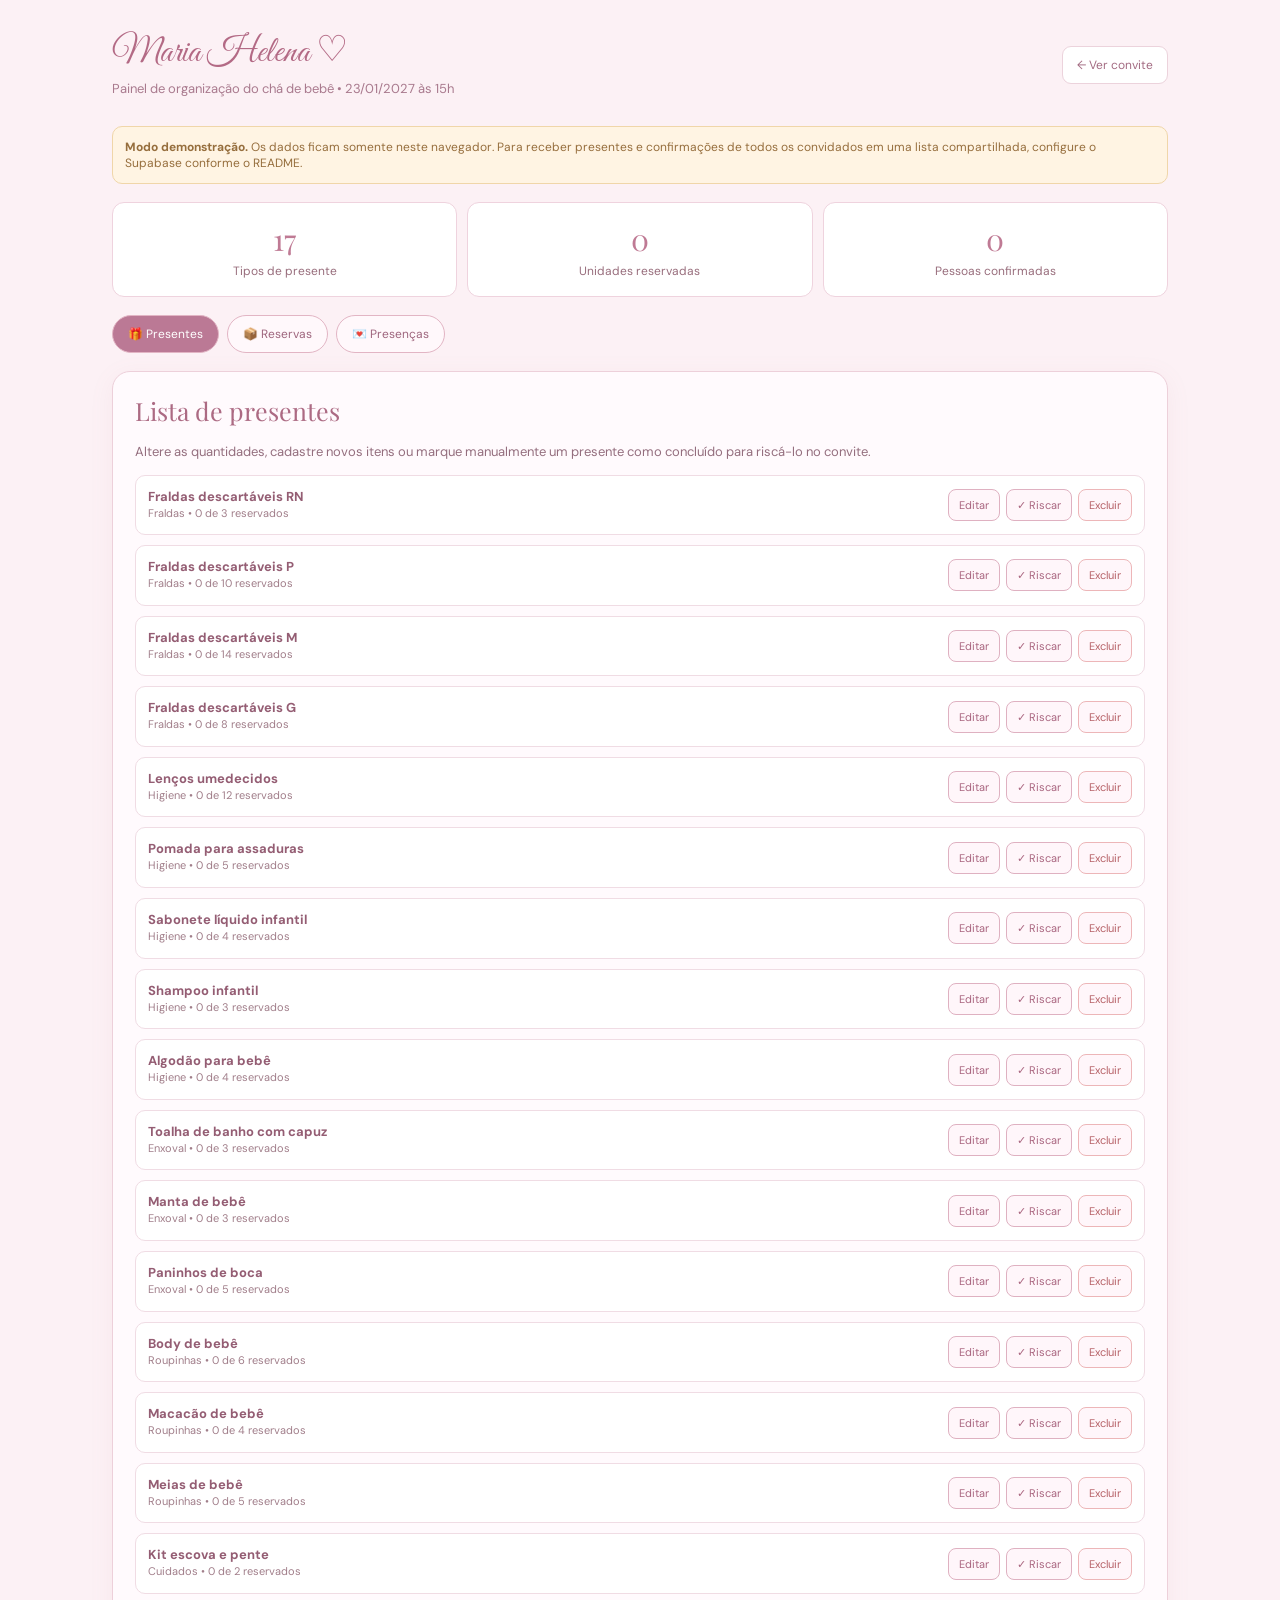
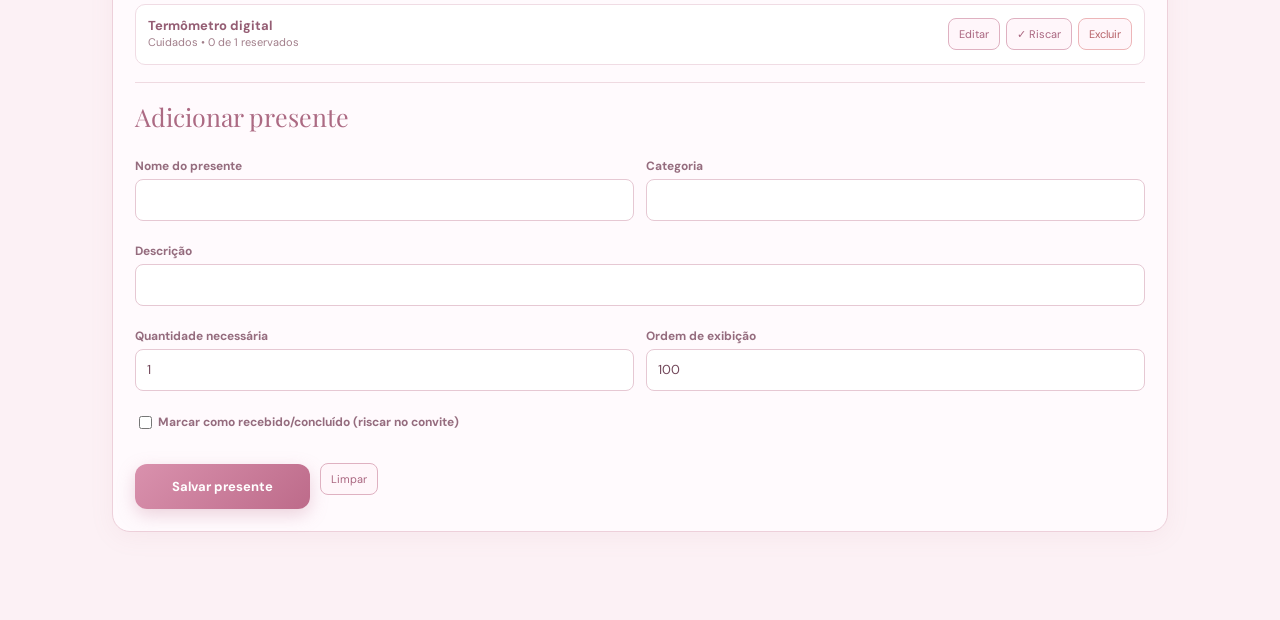
==== admin.html @ cea0b78d "Add files via upload" ====
<!doctype html>
<html lang="pt-BR">
<head>
<meta charset="utf-8"><meta name="viewport" content="width=device-width, initial-scale=1"><meta name="theme-color" content="#fceff3"><meta name="robots" content="noindex, nofollow">
<title>Organizadora • Chá da Maria Helena</title>
<link rel="preconnect" href="https://fonts.googleapis.com"><link rel="preconnect" href="https://fonts.gstatic.com" crossorigin>
<link href="https://fonts.googleapis.com/css2?family=DM+Sans:wght@400;500;600;700&family=Great+Vibes&family=Playfair+Display:wght@400;500;600;700&display=swap" rel="stylesheet">
<link rel="stylesheet" href="styles.css"><script src="config.js" defer></script><script src="data.js" defer></script><script src="admin.js" defer></script>
</head>
<body class="admin-body">
<div class="admin-wrapper">
<header class="admin-head"><div><div class="admin-brand">Maria Helena ♡</div><p class="admin-sub">Painel de organização do chá de bebê • 23/01/2027 às 15h</p></div><a class="admin-link" href="index.html">← Ver convite</a></header>
<div id="adminDemo" class="warning-box" hidden><strong>Modo demonstração.</strong> Os dados ficam somente neste navegador. Para receber presentes e confirmações de todos os convidados em uma lista compartilhada, configure o Supabase conforme o README.</div>
<section class="admin-card admin-login" id="loginArea" hidden>
<h2>Acesso da organizadora</h2><p>Entre com o e-mail e a senha da conta autorizada no Supabase.</p>
<form id="loginForm"><label for="adminEmail">E-mail</label><input id="adminEmail" type="email" autocomplete="username" required placeholder="seu@email.com"><label for="adminPassword">Senha</label><input id="adminPassword" type="password" autocomplete="current-password" required><button class="primary-button" type="submit" id="loginBtn">Entrar no painel</button></form>
<p id="loginError" role="alert"></p>
</section>
<div id="dashboard" hidden>
<div class="admin-grid" id="adminKpis"></div>
<nav class="admin-tabs" aria-label="Seções do painel"><button type="button" class="admin-tab active" data-tab="presentes">🎁 Presentes</button><button type="button" class="admin-tab" data-tab="reservas">📦 Reservas</button><button type="button" class="admin-tab" data-tab="presencas">💌 Presenças</button><button type="button" class="logout-btn" id="logoutBtn" hidden>Sair</button></nav>
<section class="admin-card" id="presentesPanel"><h2>Lista de presentes</h2><p>Altere as quantidades, cadastre novos itens ou marque manualmente um presente como concluído para riscá-lo no convite.</p><div id="giftAdminList" class="admin-list"></div><div class="admin-separator"></div><h2 id="giftEditorTitle">Adicionar presente</h2><form id="giftEditor" class="admin-form"><input type="hidden" id="editId"><div><label for="editName">Nome do presente</label><input id="editName" required maxlength="100"></div><div><label for="editCategory">Categoria</label><input id="editCategory" list="categories" required maxlength="60"><datalist id="categories"><option>Fraldas</option><option>Higiene</option><option>Enxoval</option><option>Roupinhas</option><option>Cuidados</option></datalist></div><div class="full"><label for="editDescription">Descrição</label><input id="editDescription" maxlength="180"></div><div><label for="editQuantity">Quantidade necessária</label><input id="editQuantity" type="number" min="1" max="1000" required value="1"></div><div><label for="editOrder">Ordem de exibição</label><input id="editOrder" type="number" min="1" value="100"></div><div class="full"><label><input id="editCompleted" type="checkbox" style="min-height:auto;width:auto;vertical-align:middle"> Marcar como recebido/concluído (riscar no convite)</label></div><div class="full" style="display:flex;gap:10px;align-items:center;flex-wrap:wrap"><button type="submit" class="primary-button" id="saveGiftBtn" style="width:auto;min-width:175px">Salvar presente</button><button type="button" class="admin-small-btn" id="clearEditor">Limpar</button></div></form></section>
<section class="admin-card" id="reservasPanel" hidden><h2>Presentes reservados</h2><p>Veja quem selecionou cada item. Remover uma reserva devolve a quantidade à lista disponível.</p><div class="admin-list" id="reservationsAdminList"></div></section>
<section class="admin-card" id="presencasPanel" hidden><h2>Lista de presença</h2><p>Esta lista é privada: somente a organizadora autorizada pode ver os nomes enviados pelo site.</p><div class="admin-list" id="rsvpAdminList"></div></section>
</div>
<div id="adminNotice" class="toast" role="status" aria-live="polite"></div>
</div>
</body>
</html>
---- styles.css ----
:root{--pink:#c97591;--pink-deep:#a65e78;--rose:#eaa6bb;--soft:#fff3f5;--cream:#fffaf9;--ink:#764c60;--muted:#a47e8b;--border:#f1cad7;--shadow:0 18px 56px rgba(152,83,109,.16)}
*{box-sizing:border-box}html{scroll-behavior:smooth}body{margin:0;font-family:'DM Sans',Arial,sans-serif;color:var(--ink);background:#f9eff1;min-height:100vh}button,input,select,textarea{font:inherit}button{cursor:pointer}button:disabled{cursor:not-allowed}button:focus-visible,a:focus-visible,input:focus-visible,select:focus-visible,textarea:focus-visible{outline:3px solid #d7829e;outline-offset:3px}a{color:inherit}.svg-symbols{position:absolute;width:0;height:0;overflow:hidden}.visually-hidden{position:absolute;overflow:hidden;clip:rect(0,0,0,0);height:1px;width:1px;white-space:nowrap}.site-bg{position:fixed;inset:0;pointer-events:none;background:radial-gradient(ellipse at 0% 0%,#ffe9f2,transparent 52%),radial-gradient(ellipse at 95% 70%,#ffe0eb,transparent 51%),#f9f4f2}.site-bg:after{content:'♡  ✧  ♡';position:absolute;right:8%;top:22%;font:52px Georgia;color:#ecb2c4;opacity:.3;writing-mode:vertical-rl;letter-spacing:9rem}.bg-glow{position:absolute;width:35vw;height:35vw;border-radius:50%;filter:blur(80px);background:#fbd3e0;opacity:.4}.glow-left{left:-25vw;bottom:-10vh}.glow-right{right:-23vw;top:-10vh}.page-frame{width:min(100%,540px);margin:auto;position:relative;isolation:isolate}.topbar{height:70px;display:flex;align-items:center;justify-content:center;gap:10px;color:#b56f87;font-size:12px;font-weight:600;letter-spacing:.14em;text-transform:uppercase;position:relative}.topbar-mark{font:27px Georgia;color:#da9ab3;line-height:1}.share-button{position:absolute;right:18px;top:16px;height:38px;width:38px;border:1px solid #efcad7;background:#fffbfbee;border-radius:50%;color:#af6d83;display:grid;place-items:center;box-shadow:0 5px 12px #bf8c9e20}.share-button svg{width:17px;height:17px;fill:none;stroke:currentColor;stroke-width:1.7;stroke-linecap:round;stroke-linejoin:round}.invitation{position:relative;min-height:750px;border-radius:180px 180px 22px 22px / 138px 138px 22px 22px;overflow:hidden;isolation:isolate;background:repeating-linear-gradient(0deg,transparent 0 37px,rgba(224,143,169,.067) 37px 62px),repeating-linear-gradient(90deg,transparent 0 37px,rgba(224,143,169,.065) 37px 62px),linear-gradient(#fff5f6,#ffeef1);box-shadow:0 12px 45px #c98f9e40;border:7px solid #fffdfd}
.invitation:before{content:'';position:absolute;inset:0;background:radial-gradient(ellipse at 48% 40%,rgba(255,255,255,.96) 2%,rgba(255,247,248,.63) 61%,transparent 80%);z-index:0;pointer-events:none}.invitation:after{content:'';position:absolute;inset:0;border:1px solid rgba(219,149,169,.17);border-radius:170px 170px 18px 18px / 130px 130px 18px 18px;pointer-events:none;z-index:9}.outer-arch{position:absolute;inset:114px 36px 29px;border:3px solid rgba(221,131,160,.63);border-radius:160px 160px 32px 32px / 112px 112px 30px 30px;z-index:0;pointer-events:none;box-shadow:0 0 0 6px rgba(255,246,250,.72)}.inner-arch{position:absolute;inset:6px;border:1px solid rgba(223,150,173,.62);border-radius:inherit}.decor{position:absolute;pointer-events:none;z-index:2}.bear-top{width:210px;left:-49px;top:-38px;transform:rotate(-14deg);filter:drop-shadow(0px 7px 6px #b97a8d20)}.bear-bottom{width:198px;right:-32px;bottom:-26px;transform:rotate(10deg);filter:drop-shadow(0px 9px 10px #b97a8d29)}.balloons{width:165px;top:-16px;right:-29px;transform:rotate(12deg);opacity:.95}.small-heart{font-size:25px;color:#e8a2b8;filter:drop-shadow(0 1px 1px #debdc5)}.heart-one{top:107px;left:24%;font-size:19px;transform:rotate(18deg)}.heart-two{top:132px;right:24%;font-size:19px;transform:rotate(-20deg)}.heart-three{top:275px;right:10%;font-size:12px;opacity:.7}.stars{color:#dca2b3;font-size:25px}.star-one{left:16%;top:277px}.star-two{right:10%;top:370px}.fluffy-heart{left:4%;bottom:30px;color:#eca3b9;font-size:100px;line-height:1;text-shadow:2px 4px 10px #edb1c5aa;transform:rotate(-18deg)}.screen{position:relative;z-index:3;min-height:750px;animation:fade-in .35s ease}.screen[hidden]{display:none!important}@keyframes fade-in{from{opacity:0;transform:translateY(9px)}to{opacity:1;transform:translateY(0)}}.screen-cover{display:flex;align-items:center;justify-content:center;text-align:center}.cover-content{position:relative;width:100%;padding:152px 20px 86px}.microcopy{font-size:12px;letter-spacing:.07em;color:#ac8995;margin:0 0 5px;font-weight:500}.script-label{font:normal 51px/.95 'Great Vibes','Brush Script MT',cursive;color:#c47d95;margin:20px 0 4px;font-weight:400}.hero-name{font:normal clamp(48px,11vw,68px)/1.15 'Great Vibes','Brush Script MT',cursive;letter-spacing:.012em;color:#c4718c;margin:13px 0 5px;text-shadow:0 2px 0 #fffdff}.little-divider{display:flex;align-items:center;gap:10px;width:175px;margin:16px auto 18px;font-size:12px;color:#d3849d}.little-divider span{height:1px;flex:1;background:#edc5d0}.cover-message{font-family:'Playfair Display',Georgia,serif;color:#966a78;font-size:18px;line-height:1.6;margin:20px 0 16px}.cover-message em{font-style:italic}.envelope-button{display:block;width:min(82%,355px);aspect-ratio:1.48/1;margin:17px auto 4px;border:0;background:transparent;position:relative;filter:drop-shadow(0px 14px 13px #bd8799aa);transition:transform .25s}.envelope-button:hover{transform:translateY(-5px)}.envelope-body{display:block;width:100%;height:100%;position:relative;perspective:500px}.envelope-inside{position:absolute;inset:0;background:linear-gradient(155deg,#f5b9c9,#dfa0b5);border-radius:8px}.envelope-flap{position:absolute;inset:0;background:linear-gradient(150deg,#ffe0e9,#f9cbd9 55%,#e8a3b8);clip-path:polygon(0 0,100% 0,50% 58%);filter:drop-shadow(0 5px 2px #a9677d40);transform-origin:top center;z-index:3;transition:transform .7s ease}.envelope-front{position:absolute;inset:0;background:linear-gradient(37deg,#f6c4d3 0%,#ffe3e9 46%,transparent 46.1%),linear-gradient(-37deg,#e9acc0 0%,#ffd5e1 46%,transparent 46.1%),linear-gradient(0deg,#edb0c4,#ffd5e1);clip-path:polygon(0 0,50% 53%,100% 0,100% 100%,0 100%);border-radius:8px;z-index:4}.wax-seal{position:absolute;width:62px;height:62px;top:calc(53% - 31px);left:calc(50% - 31px);border-radius:50%;z-index:5;display:grid;place-items:center;color:#ad677f;font-size:30px;background:radial-gradient(circle at 38% 26%,#ffdfeb,#eaa7bd 70%,#cc7d9b);border:5px double #d58ba7;box-shadow:0 3px 8px #a16c7b80;transition:transform .4s}.envelope-button:hover .wax-seal{transform:scale(1.08)}.envelope-button.opening .envelope-flap{transform:rotateX(165deg);z-index:1}.envelope-button.opening .wax-seal{transform:scale(.1);opacity:0}.click-instruction{font:32px 'Great Vibes',cursive;margin:10px 0 20px;color:#c27c93}.click-instruction span{font-family:Arial;font-size:20px}.hint-pill{font-size:10px;text-transform:uppercase;letter-spacing:.1em;color:#ba8c9b}
.screen-invite{text-align:center}.invite-content{padding:173px 28px 85px}.back-link{display:inline-flex;align-items:center;gap:4px;padding:7px 4px;border:0;background:transparent;color:#b47b8f;font-size:12px;font-weight:600;text-align:left}.back-link svg{width:16px;height:16px;stroke:currentColor;fill:none;stroke-width:1.8;stroke-linecap:round;stroke-linejoin:round}.screen-invite .back-link{position:absolute;top:119px;left:49px}.invite-script{font-size:47px;margin-top:9px;margin-bottom:0}.invite-name{font-size:clamp(48px,11vw,64px);margin-top:8px}.invite-note{color:#9c7784;font-size:14px;line-height:1.8;max-width:352px;margin:22px auto 24px;font-weight:500}.date-card{display:flex;align-items:center;justify-content:center;gap:0;max-width:368px;margin:0 auto;padding:11px 0;color:#bb7a90}.date-side{display:flex;flex-direction:column;align-items:center;justify-content:center;gap:7px;min-width:104px;width:31%}.date-side span{font-size:10px;letter-spacing:.04em;text-transform:uppercase}.date-side strong{font:22px 'Playfair Display',Georgia,serif;font-weight:500;white-space:nowrap;border-top:1px solid #dca5b6;border-bottom:1px solid #dca5b6;padding:4px 0}.date-center{display:flex;flex-direction:column;align-items:center;min-width:75px;color:#be738d}.date-center span{font-size:12px;text-transform:uppercase}.date-center strong{font:48px/.98 'Playfair Display',Georgia,serif}.location-line{font-size:11px;color:#a98091;display:flex;align-items:center;justify-content:center;gap:5px;margin:16px 0 28px}.location-line svg{width:15px;height:15px;fill:none;stroke:currentColor;stroke-width:1.7}.interaction-title{font-size:10px;letter-spacing:.06em;text-transform:uppercase;color:#bb8c9a;margin:10px 0 15px;font-weight:700}.action-buttons{display:flex;justify-content:center;gap:17px}.action-item{display:flex;flex-direction:column;align-items:center;gap:8px;color:#ad8491;font-size:10px;line-height:1.3;text-transform:uppercase;text-decoration:none;border:0;background:transparent;padding:0;letter-spacing:.015em}.action-bubble{width:70px;height:70px;border-radius:50%;background:linear-gradient(135deg,#eeb1c6,#c87c98);border:5px double #f4c8d8;box-shadow:0 4px 0 #ffffff,0 6px 14px #b178913d,inset 0 0 0 2px #f3d0db;display:grid;place-items:center;color:white;transition:transform .2s,box-shadow .2s}.action-item:hover .action-bubble,.action-item:focus-visible .action-bubble{transform:translateY(-4px);box-shadow:0 7px 16px #b1789152}.action-bubble svg{width:33px;height:33px;fill:none;stroke:currentColor;stroke-width:1.8;stroke-linecap:round;stroke-linejoin:round}.event-address{display:flex;flex-direction:column;gap:4px;margin:26px auto 0;max-width:320px;color:#b18293;font-size:11px}.event-address strong{font-size:13px;font-weight:600}.bottom-links{margin-top:18px}.bottom-links button{background:transparent;border:0;color:#be8297;font-size:11px;text-decoration:underline;text-underline-offset:3px}
.screen-panel .panel-content{padding:150px 39px 70px;position:relative}.panel-content .back-link{margin-bottom:17px}.panel-content>.microcopy{text-align:center}.panel-script{font-size:43px;text-align:center;margin:10px 0 1px}.section-title{font:normal 32px/1.2 'Playfair Display',Georgia,serif;color:#b96b87;margin:6px auto 12px;text-align:center}.panel-description{font-size:12.5px;line-height:1.6;color:#a27f8b;text-align:center;max-width:335px;margin:0 auto 21px}.stats-row{display:flex;justify-content:center;gap:8px;margin-bottom:16px}.mini-stat{background:#fff7f9;border:1px solid #f1d9e2;border-radius:10px;padding:9px 14px;flex:1;text-align:center;display:flex;flex-direction:column;gap:2px}.mini-stat strong{color:#c27794;font:23px 'Playfair Display',Georgia,serif}.mini-stat span{color:#ac8592;font-size:10px;white-space:nowrap}.gift-filters{display:flex;gap:7px;overflow-x:auto;padding-bottom:9px;margin:0 -10px 10px;scrollbar-width:none}.gift-filters::-webkit-scrollbar{display:none}.gift-filter{white-space:nowrap;font-size:11px;padding:8px 12px;border:1px solid #f1cfdb;background:#fff9fb;color:#a8798c;border-radius:30px}.gift-filter.selected{background:#cf829f;color:white;border-color:#cf829f}.gift-list{display:grid;gap:10px}.gift-card{display:flex;gap:12px;align-items:flex-start;border:1px solid #f0d8e1;background:#fffafc;box-shadow:0 3px 8px #cc9ba712;border-radius:13px;padding:13px 12px;text-align:left}.gift-icon{display:grid;place-items:center;flex:0 0 42px;height:42px;background:#fce6ed;border-radius:50%;font-size:23px}.gift-info{min-width:0;flex:1}.gift-title{font-size:13px;font-weight:700;color:#995f76;margin:0 0 3px}.gift-title.crossed{text-decoration:line-through;text-decoration-thickness:1.5px;color:#b7a0a8}.gift-description{margin:0 0 8px;color:#ad8795;font-size:11px;line-height:1.45}.gift-meta{display:flex;align-items:center;justify-content:space-between;gap:8px;color:#ae8794;font-size:10px}.gift-meta strong{color:#b76f8a}.progress-track{height:5px;border-radius:10px;background:#f9e5eb;margin:8px 0 10px;overflow:hidden}.progress-fill{height:100%;border-radius:10px;background:#d992ab;transition:width .3s}.gift-action{border:1px solid #da9eb1;border-radius:22px;padding:7px 13px;background:#fff4f8;color:#ad6983;font-weight:700;font-size:11px;white-space:nowrap}.gift-action:hover:not(:disabled){background:#e6a1bb;color:white}.gift-action:disabled{background:#f7e6ec;color:#b9a5ac;border-color:#ebd6dc}.gift-status{font-size:10px;color:#b26e86;font-weight:700}.loading-state{text-align:center;padding:25px 10px;font-size:12px;color:#b78696}.tiny-info{text-align:center;margin:18px 0 0;font-size:10px;line-height:1.6;color:#ba9aa5}.rsvp-total{text-align:center;margin:0 auto 23px;background:#fff8fa;border:1px solid #f1d7e0;border-radius:12px;padding:12px 8px;font-size:12px;color:#aa7b8b}.rsvp-total strong{color:#bb728e}.pretty-form{display:flex;flex-direction:column;gap:9px;background:#fffafc;border:1px solid #f1dae3;border-radius:17px;padding:23px 20px;box-shadow:0 5px 20px #c78c9b14}.pretty-form label,.gift-dialog label{color:#9f6f81;font-size:12px;font-weight:700;margin-top:5px}.pretty-form label small{font-size:10px;color:#bc98a5;font-weight:400}.pretty-form input,.pretty-form select,.pretty-form textarea,.gift-dialog input,.gift-dialog select{width:100%;background:white;border:1px solid #ebced8;color:#75495d;border-radius:9px;padding:12px 13px;min-height:45px;font-size:13px;outline-color:#d58baa}.pretty-form textarea{resize:vertical}.pretty-form input::placeholder,.pretty-form textarea::placeholder,.gift-dialog input::placeholder{color:#bea3ae}.primary-button{border:0;border-radius:12px;background:linear-gradient(135deg,#d991ad,#bd6b8a);color:white;font-size:13px;font-weight:700;padding:14px 12px;box-shadow:0 6px 17px #c987a059;display:flex;justify-content:center;align-items:center;gap:8px;width:100%;margin-top:9px}.primary-button svg{width:17px;height:17px;fill:none;stroke:currentColor;stroke-width:1.8}.primary-button:hover{filter:brightness(1.05)}.primary-button:disabled{opacity:.6}.form-caption{text-align:center;color:#b398a3;font-size:10px;line-height:1.4;margin:4px 0 0}
.site-footer{display:flex;align-items:center;justify-content:space-between;gap:8px;padding:22px 15px 30px;color:#b58c9a;font-size:10px}.site-footer a{color:#bb91a0;font-size:10px;text-decoration:none}.site-footer a:hover{text-decoration:underline}.pink{color:#cd7f9b}.gift-dialog{padding:0;border:1px solid #eecdd9;max-width:400px;width:calc(100% - 28px);border-radius:20px;background:#fffbfc;color:var(--ink);box-shadow:0 25px 90px #6730445e}.gift-dialog::backdrop{background:#502d3f85;backdrop-filter:blur(4px)}.gift-dialog form{padding:30px;display:flex;flex-direction:column;gap:9px}.dialog-close{position:absolute;top:10px;right:12px;font-size:27px;border:0;background:transparent;color:#b78a9b;line-height:1}.dialog-icon{text-align:center;font-size:34px}.gift-dialog .microcopy{text-align:center;margin:0}.gift-dialog h2{text-align:center;font:26px 'Playfair Display',Georgia,serif;color:#be7591;margin:0}.dialog-gift-name{font-size:13px;text-align:center;background:#fae9ee;border-radius:10px;padding:11px;margin:4px 0 8px;font-weight:700}.dialog-note{font-size:11px;line-height:1.6;color:#af8d9b;margin:5px 0}.toast{position:fixed;bottom:26px;left:50%;transform:translate(-50%,16px);z-index:50;background:#794c61;color:white;padding:12px 18px;max-width:calc(100vw - 25px);font-size:13px;text-align:center;border-radius:50px;box-shadow:0 10px 40px #60334755;opacity:0;pointer-events:none;transition:opacity .25s,transform .25s}.toast.visible{opacity:1;transform:translate(-50%,0)}
/* Admin styles */
.admin-body{background:#fcf1f5}.admin-wrapper{max-width:1100px;margin:0 auto;padding:28px 22px 70px}.admin-head{display:flex;justify-content:space-between;align-items:center;gap:20px;flex-wrap:wrap;margin-bottom:24px}.admin-brand{font:36px 'Great Vibes',cursive;color:#b36a85}.admin-sub{font-size:13px;color:#a97a8e;margin:5px 0}.admin-link{font-size:12px;color:#a36b82;text-decoration:none;background:white;border:1px solid #ecd3dc;padding:10px 14px;border-radius:9px}.admin-card{background:#fffafd;border:1px solid #edd0da;border-radius:18px;padding:22px;box-shadow:0 5px 25px #b97e9014;margin-bottom:18px}.admin-card h2{font:25px 'Playfair Display',Georgia,serif;color:#ac6a83;margin:0 0 15px}.admin-card p{font-size:13px;color:#946e7e;line-height:1.5}.warning-box{font-size:12px;background:#fff4e3;border:1px solid #f0d6a9;padding:12px;border-radius:10px;color:#966e3d;margin-bottom:18px}.admin-login{max-width:450px}.admin-login label,.admin-form label{display:block;color:#956c7e;font-size:12px;font-weight:700;margin:10px 0 5px}.admin-login input,.admin-form input,.admin-form select,.admin-form textarea{border:1px solid #e6c8d3;border-radius:8px;background:white;padding:11px;min-height:42px;width:100%;font-size:13px;color:#72485a}.admin-grid{display:grid;grid-template-columns:repeat(3,1fr);gap:10px;margin-bottom:18px}.admin-kpi{background:white;border:1px solid #efd3de;border-radius:12px;padding:16px;text-align:center}.admin-kpi strong{display:block;font:30px 'Playfair Display',Georgia,serif;color:#bf7a94}.admin-kpi span{font-size:12px;color:#986d7c}.admin-tabs{display:flex;gap:8px;flex-wrap:wrap;margin:18px 0}.admin-tab{border:1px solid #e2b5c4;background:#fff8fb;color:#9e657d;border-radius:30px;padding:10px 15px;font-size:12px}.admin-tab.active{background:#bb7995;color:white}.admin-list{display:grid;gap:10px}.admin-item{display:flex;justify-content:space-between;gap:12px;align-items:center;padding:12px;border:1px solid #f0dce4;border-radius:10px;background:white}.admin-item-name{font-size:13px;font-weight:700;color:#945d73}.admin-item-sub{font-size:11px;line-height:1.6;color:#a17e8a}.admin-buttons{display:flex;gap:6px;flex-wrap:wrap;justify-content:flex-end}.admin-small-btn{border:1px solid #dfb1c1;background:#fff6fa;color:#a9657f;border-radius:8px;padding:8px 10px;font-size:11px;white-space:nowrap}.admin-small-btn.danger{border-color:#edb6b8;color:#b66167}.admin-form{display:grid;grid-template-columns:1fr 1fr;gap:12px}.admin-form .full{grid-column:1/-1}.admin-form .primary-button{max-width:260px;margin:15px 0 0}.admin-separator{height:1px;background:#efdae1;margin:17px 0}.small-note{font-size:11px;color:#ad8493}.admin-empty{font-size:12px;padding:20px;text-align:center;color:#a57b8b}.logout-btn{padding:10px 14px;font-size:12px;background:white;border:1px solid #e6bccd;color:#b06c86;border-radius:8px}
@media(max-width:560px){.topbar{height:48px;font-size:10px}.share-button{right:10px;top:5px;height:34px;width:34px}.page-frame{width:100%}.invitation{border:5px solid #fffcfd;border-radius:125px 125px 10px 10px / 94px 94px 10px 10px;min-height:720px}.invitation:after{border-radius:125px 125px 10px 10px / 94px 94px 10px 10px}.screen{min-height:720px}.outer-arch{inset:120px 25px 25px;border-radius:125px 125px 20px 20px/92px 92px 20px 20px}.bear-top{width:164px;left:-49px;top:-34px}.bear-bottom{width:147px;right:-22px;bottom:-14px}.balloons{width:120px;right:-27px;top:-12px}.cover-content{padding:151px 16px 72px}.cover-message{font-size:16px}.script-label{font-size:45px}.hero-name{font-size:clamp(49px,13vw,65px)}.envelope-button{width:78%;max-width:310px}.click-instruction{margin-top:12px}.invite-content{padding:159px 15px 85px}.screen-invite .back-link{top:121px;left:32px}.invite-script{font-size:40px}.invite-name{font-size:clamp(46px,12vw,60px)}.invite-note{font-size:12px;margin:16px auto 16px;line-height:1.6;max-width:320px}.date-side{min-width:88px}.date-side span{font-size:9px}.date-side strong{font-size:17px}.date-center{min-width:68px}.date-center strong{font-size:41px}.location-line{font-size:10px;margin:11px 0 19px}.action-buttons{gap:11px}.action-bubble{width:63px;height:63px}.action-bubble svg{width:29px;height:29px}.action-item{font-size:9px}.event-address{margin-top:20px}.screen-panel .panel-content{padding:137px 27px 66px}.fluffy-heart{font-size:75px;bottom:18px}.site-footer{padding:18px 13px 30px;font-size:9px}.site-footer a{font-size:9px}.admin-wrapper{padding:20px 12px}.admin-grid{grid-template-columns:repeat(3,1fr)}.admin-kpi{padding:12px 5px}.admin-kpi strong{font-size:24px}.admin-kpi span{font-size:10px}}
@media(max-width:370px){.cover-content{padding-top:162px}.bear-top{width:146px}.hero-name{font-size:48px}.cover-message{font-size:15px}.invite-content{padding:160px 11px 60px}.date-side{min-width:79px}.date-side strong{font-size:16px}.date-center{min-width:63px}.action-bubble{width:58px;height:58px}.screen-panel .panel-content{padding:137px 16px 60px}.section-title{font-size:28px}.admin-form{grid-template-columns:1fr}}
@media(min-width:561px){.page-frame{padding-top:10px}.invitation{min-height:800px}.screen{min-height:800px}.cover-content{padding-top:175px}.invite-content{padding-top:205px}.screen-invite .back-link{top:150px}.screen-panel .panel-content{padding-top:172px}.bear-top{width:214px}.bear-bottom{width:195px}}
@media(prefers-reduced-motion:reduce){*,*::before,*::after{animation-duration:.01ms!important;transition-duration:.01ms!important;scroll-behavior:auto!important}}
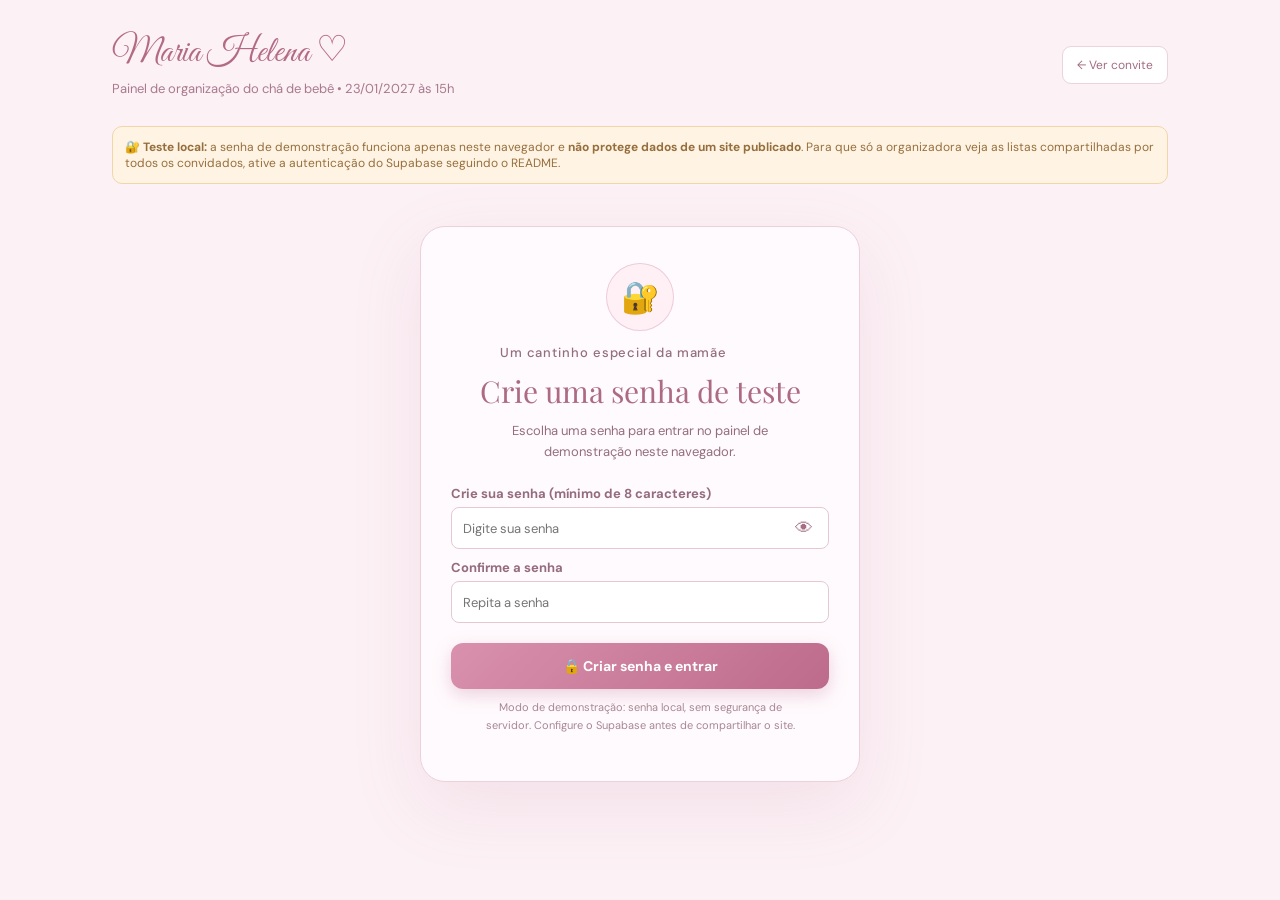
==== commit 984e38a4: "Add files via upload" ====
--- a/admin.html
+++ b/admin.html
@@ -10,18 +10,43 @@
 <body class="admin-body">
 <div class="admin-wrapper">
 <header class="admin-head"><div><div class="admin-brand">Maria Helena ♡</div><p class="admin-sub">Painel de organização do chá de bebê • 23/01/2027 às 15h</p></div><a class="admin-link" href="index.html">← Ver convite</a></header>
-<div id="adminDemo" class="warning-box" hidden><strong>Modo demonstração.</strong> Os dados ficam somente neste navegador. Para receber presentes e confirmações de todos os convidados em uma lista compartilhada, configure o Supabase conforme o README.</div>
+<div id="adminDemo" class="warning-box" hidden><strong>🔐 Teste local:</strong> a senha de demonstração funciona apenas neste navegador e <strong>não protege dados de um site publicado</strong>. Para que só a organizadora veja as listas compartilhadas por todos os convidados, ative a autenticação do Supabase seguindo o README.</div>
 <section class="admin-card admin-login" id="loginArea" hidden>
-<h2>Acesso da organizadora</h2><p>Entre com o e-mail e a senha da conta autorizada no Supabase.</p>
-<form id="loginForm"><label for="adminEmail">E-mail</label><input id="adminEmail" type="email" autocomplete="username" required placeholder="seu@email.com"><label for="adminPassword">Senha</label><input id="adminPassword" type="password" autocomplete="current-password" required><button class="primary-button" type="submit" id="loginBtn">Entrar no painel</button></form>
-<p id="loginError" role="alert"></p>
+  <div class="login-lock" aria-hidden="true">🔐</div>
+  <p class="microcopy admin-greeting">Um cantinho especial da mamãe</p>
+  <h1 id="loginHeading">Área da Organizadora</h1>
+  <p id="loginIntro">Entre com a sua senha para acompanhar os preparativos da Maria Helena.</p>
+  <form id="loginForm">
+    <div id="emailField" hidden><label for="adminEmail">E-mail da organizadora</label><input id="adminEmail" type="email" autocomplete="username" placeholder="seu@email.com"></div>
+    <label for="adminPassword" id="passwordLabel">Senha</label>
+    <div class="password-input-wrap"><input id="adminPassword" type="password" autocomplete="current-password" minlength="8" required placeholder="Digite sua senha"><button type="button" id="showPassword" class="show-password" aria-label="Mostrar senha">👁</button></div>
+    <div id="confirmPasswordField" hidden><label for="confirmPassword">Confirme a senha</label><input id="confirmPassword" type="password" autocomplete="new-password" minlength="8" placeholder="Repita a senha"></div>
+    <button class="primary-button" type="submit" id="loginBtn">🔓 Entrar no painel</button>
+  </form>
+  <p id="loginError" role="alert" aria-live="polite" class="login-error"></p>
+  <p id="loginHelp" class="admin-help"></p>
 </section>
 <div id="dashboard" hidden>
+<div class="dashboard-intro"><div><p class="microcopy">Bem-vinda, organizadora ♡</p><h1>Controle do chá de bebê</h1><p>Acompanhe as confirmações de presença e os presentinhos da Maria Helena.</p></div><button type="button" id="refreshAdmin" class="admin-small-btn">↻ Atualizar listas</button></div>
 <div class="admin-grid" id="adminKpis"></div>
-<nav class="admin-tabs" aria-label="Seções do painel"><button type="button" class="admin-tab active" data-tab="presentes">🎁 Presentes</button><button type="button" class="admin-tab" data-tab="reservas">📦 Reservas</button><button type="button" class="admin-tab" data-tab="presencas">💌 Presenças</button><button type="button" class="logout-btn" id="logoutBtn" hidden>Sair</button></nav>
-<section class="admin-card" id="presentesPanel"><h2>Lista de presentes</h2><p>Altere as quantidades, cadastre novos itens ou marque manualmente um presente como concluído para riscá-lo no convite.</p><div id="giftAdminList" class="admin-list"></div><div class="admin-separator"></div><h2 id="giftEditorTitle">Adicionar presente</h2><form id="giftEditor" class="admin-form"><input type="hidden" id="editId"><div><label for="editName">Nome do presente</label><input id="editName" required maxlength="100"></div><div><label for="editCategory">Categoria</label><input id="editCategory" list="categories" required maxlength="60"><datalist id="categories"><option>Fraldas</option><option>Higiene</option><option>Enxoval</option><option>Roupinhas</option><option>Cuidados</option></datalist></div><div class="full"><label for="editDescription">Descrição</label><input id="editDescription" maxlength="180"></div><div><label for="editQuantity">Quantidade necessária</label><input id="editQuantity" type="number" min="1" max="1000" required value="1"></div><div><label for="editOrder">Ordem de exibição</label><input id="editOrder" type="number" min="1" value="100"></div><div class="full"><label><input id="editCompleted" type="checkbox" style="min-height:auto;width:auto;vertical-align:middle"> Marcar como recebido/concluído (riscar no convite)</label></div><div class="full" style="display:flex;gap:10px;align-items:center;flex-wrap:wrap"><button type="submit" class="primary-button" id="saveGiftBtn" style="width:auto;min-width:175px">Salvar presente</button><button type="button" class="admin-small-btn" id="clearEditor">Limpar</button></div></form></section>
-<section class="admin-card" id="reservasPanel" hidden><h2>Presentes reservados</h2><p>Veja quem selecionou cada item. Remover uma reserva devolve a quantidade à lista disponível.</p><div class="admin-list" id="reservationsAdminList"></div></section>
-<section class="admin-card" id="presencasPanel" hidden><h2>Lista de presença</h2><p>Esta lista é privada: somente a organizadora autorizada pode ver os nomes enviados pelo site.</p><div class="admin-list" id="rsvpAdminList"></div></section>
+<nav class="admin-tabs" aria-label="Seções do painel"><button type="button" class="admin-tab active" data-tab="presencas">💌 Presenças</button><button type="button" class="admin-tab" data-tab="presentes">🎁 Presentes</button><button type="button" class="admin-tab" data-tab="reservas">📦 Quem escolheu cada presente</button><button type="button" class="logout-btn" id="logoutBtn" hidden>Sair</button></nav>
+<section class="admin-card" id="presentesPanel" hidden><div class="admin-section-head"><div><h2>Lista de presentes</h2><p>Veja o que já foi escolhido e o que ainda falta. É possível mudar quantidades ou riscar presentes manualmente.</p></div><button type="button" class="admin-small-btn" id="exportGifts">↓ Baixar lista</button></div><div class="admin-filter-bar"><input id="giftSearch" type="search" aria-label="Buscar presentes" placeholder="Buscar presente..."/><select id="giftStatus" aria-label="Filtrar presentes"><option value="all">Todos os presentes</option><option value="pending">Ainda faltam</option><option value="done">Preenchidos</option></select></div><div id="giftAdminList" class="admin-list"></div><div class="admin-separator"></div><h2 id="giftEditorTitle">Adicionar presente</h2><form id="giftEditor" class="admin-form"><input type="hidden" id="editId"><div><label for="editName">Nome do presente</label><input id="editName" required maxlength="100"></div><div><label for="editCategory">Categoria</label><input id="editCategory" list="categories" required maxlength="60"><datalist id="categories"><option>Fraldas</option><option>Higiene</option><option>Enxoval</option><option>Roupinhas</option><option>Cuidados</option></datalist></div><div class="full"><label for="editDescription">Descrição</label><input id="editDescription" maxlength="180"></div><div><label for="editQuantity">Quantidade necessária</label><input id="editQuantity" type="number" min="1" max="1000" required value="1"></div><div><label for="editOrder">Ordem de exibição</label><input id="editOrder" type="number" min="1" value="100"></div><div class="full"><label><input id="editCompleted" type="checkbox" style="min-height:auto;width:auto;vertical-align:middle"> Marcar como recebido/concluído (riscar no convite)</label></div><div class="full" style="display:flex;gap:10px;align-items:center;flex-wrap:wrap"><button type="submit" class="primary-button" id="saveGiftBtn" style="width:auto;min-width:175px">Salvar presente</button><button type="button" class="admin-small-btn" id="clearEditor">Limpar</button></div></form></section>
+<section class="admin-card" id="reservasPanel" hidden><div class="admin-section-head"><div><h2>Presentes escolhidos</h2><p>Confira quem escolheu cada presente e as respectivas quantidades. Cancelar uma reserva devolve os itens à lista.</p></div><button type="button" class="admin-small-btn" id="exportReservations">↓ Baixar lista</button></div><div class="admin-filter-bar"><input id="reservationSearch" type="search" aria-label="Buscar reserva" placeholder="Buscar nome ou presente..."/></div><div class="admin-list" id="reservationsAdminList"></div></section>
+<section class="admin-card" id="presencasPanel">
+  <div class="admin-section-head"><div><h2>Lista de presença</h2><p>Veja quem confirmou e abra o WhatsApp para enviar o local somente aos convidados.</p></div><button type="button" class="admin-small-btn" id="exportRsvps">↓ Baixar lista</button></div>
+  <div class="admin-private-location">
+    <h2>📍 Local para enviar no WhatsApp</h2>
+    <p>Preencha o endereço ou o link do mapa aqui. Ele <strong>não aparece no convite público</strong> e será incluído na mensagem que você enviar.</p>
+    <form id="locationForm" class="location-inputs">
+      <label class="visually-hidden" for="secretLocation">Endereço privado da festa</label>
+      <input id="secretLocation" type="text" maxlength="500" autocomplete="off" required placeholder="Digite aqui o endereço completo da festa">
+      <button type="submit" class="admin-small-btn">♡ Salvar local neste aparelho</button>
+    </form>
+    <p class="tiny-note">Por privacidade, o local é salvo somente neste navegador. Em outro aparelho, informe-o novamente. O envio não é automático: o WhatsApp abre com o texto pronto e você confirma o envio.</p>
+  </div>
+  <div class="admin-filter-bar"><input id="rsvpSearch" type="search" aria-label="Buscar pessoa ou telefone" placeholder="Buscar convidado ou WhatsApp..."/><select id="rsvpStatus" aria-label="Filtrar presença"><option value="all">Todas as respostas</option><option value="yes">Confirmadas</option><option value="pending">Aguardando endereço</option><option value="sent">Local enviado</option><option value="no">Não vão</option></select></div>
+  <div class="admin-list" id="rsvpAdminList"></div>
+</section>
 </div>
 <div id="adminNotice" class="toast" role="status" aria-live="polite"></div>
 </div>
--- a/styles.css
+++ b/styles.css
@@ -10,3 +10,30 @@
 @media(max-width:370px){.cover-content{padding-top:162px}.bear-top{width:146px}.hero-name{font-size:48px}.cover-message{font-size:15px}.invite-content{padding:160px 11px 60px}.date-side{min-width:79px}.date-side strong{font-size:16px}.date-center{min-width:63px}.action-bubble{width:58px;height:58px}.screen-panel .panel-content{padding:137px 16px 60px}.section-title{font-size:28px}.admin-form{grid-template-columns:1fr}}
 @media(min-width:561px){.page-frame{padding-top:10px}.invitation{min-height:800px}.screen{min-height:800px}.cover-content{padding-top:175px}.invite-content{padding-top:205px}.screen-invite .back-link{top:150px}.screen-panel .panel-content{padding-top:172px}.bear-top{width:214px}.bear-bottom{width:195px}}
 @media(prefers-reduced-motion:reduce){*,*::before,*::after{animation-duration:.01ms!important;transition-duration:.01ms!important;scroll-behavior:auto!important}}
+
+/* Painel da organizadora com tela de senha */
+.organizer-mini{display:inline-flex;align-items:center;justify-content:center;margin-top:13px;padding:7px 14px;color:#b77b92;font-size:11px;text-decoration:none;border:1px solid #f1d5df;border-radius:99px;background:#fff8fba6}.organizer-mini:hover{background:white}
+.admin-login{margin:42px auto 0;padding:36px 30px;text-align:center;max-width:440px;border-radius:25px;box-shadow:0 24px 70px #b9779721}
+.login-lock{width:68px;height:68px;margin:0 auto 12px;border-radius:50%;display:grid;place-items:center;background:#fff0f5;box-shadow:inset 0 0 0 1px #edccda;font-size:31px}
+.admin-greeting{margin:8px 0 0!important}.admin-login h1,.dashboard-intro h1{font:30px 'Playfair Display',Georgia,serif;color:#ac6a83;line-height:1.2;margin:9px 0 12px}.admin-login>p{max-width:325px;margin:10px auto;line-height:1.6}.admin-login form{text-align:left;margin-top:23px}.admin-login label{font-size:13px}.password-input-wrap{display:flex;position:relative}.password-input-wrap input{padding-right:49px}.show-password{position:absolute;right:2px;top:2px;bottom:2px;width:46px;color:#a56e83;background:transparent;border:0;border-radius:8px;font-size:18px}.admin-login .primary-button{font-size:14px;margin-top:20px;min-height:46px}.login-error{color:#b13759!important;font-weight:600;font-size:12px}.admin-help{color:#a88794!important;font-size:11px!important}.dashboard-intro{display:flex;gap:15px;justify-content:space-between;align-items:center;margin:24px 0 19px}.dashboard-intro h1{margin:7px 0 5px}.dashboard-intro>div>p:last-child{font-size:13px;color:#997586;margin:4px 0}.admin-section-head{display:flex;align-items:flex-start;justify-content:space-between;gap:12px;margin-bottom:16px;flex-wrap:wrap}.admin-section-head p{margin:0}.admin-filter-bar{display:flex;gap:9px;flex-wrap:wrap;margin:17px 0}.admin-filter-bar input,.admin-filter-bar select{min-height:42px;padding:8px 12px;background:#fff;border:1px solid #eed0dc;border-radius:10px;color:#935e77;font:13px 'DM Sans',sans-serif}.admin-filter-bar input{flex:1;min-width:145px}.admin-filter-bar select{flex:0 1 180px}.admin-tabs{align-items:center}.admin-tab{font-weight:700}.admin-tab:focus-visible,.admin-small-btn:focus-visible,.logout-btn:focus-visible{outline:3px solid #d78ea7;outline-offset:2px}.admin-item{min-width:0}.admin-item>div:first-child{min-width:0;overflow-wrap:anywhere}.admin-item-sub{font-size:12px}.admin-kpi:nth-child(1){background:#fff6f9}.admin-kpi:nth-child(2){background:#fff9fb}.admin-kpi:nth-child(3){background:#fff6f9}
+@media(max-width:600px){.admin-login{padding:26px 19px;margin-top:22px}.admin-login h1{font-size:26px}.admin-section-head{display:block}.admin-section-head button{margin-top:10px}.dashboard-intro{align-items:flex-start;flex-direction:column}.admin-tabs{gap:6px}.admin-tab{padding:9px 10px;font-size:11px}.admin-item{align-items:flex-start;flex-direction:column}.admin-buttons{width:100%;justify-content:flex-start}.admin-filter-bar select{flex-grow:1}}
+
+@media(min-width:601px){.admin-grid{grid-template-columns:repeat(4,minmax(0,1fr))}}
+@media(max-width:600px){.admin-grid{grid-template-columns:repeat(2,minmax(0,1fr))}}
+
+/* Local da festa é enviado individualmente por WhatsApp (não aparece no convite). */
+.action-buttons:has(.action-item:nth-child(2):last-child){justify-content:center;gap:30px}
+.location-notice{max-width:355px;margin:22px auto 0;padding:15px 15px 13px;background:#fffafde0;border:1px solid #f2d7e0;border-radius:20px;box-shadow:0 4px 20px #d788a512}
+.location-notice span:first-child{font:24px 'Great Vibes',cursive;color:#b2718c}
+.location-notice strong{display:block;font-size:13px;font-weight:650;color:#a76d85;line-height:1.5;margin:8px 0}
+.location-notice span:last-child{display:block;font-size:11px;color:#ad8493;line-height:1.45}
+.phone-help{margin:-4px 0 10px;font-size:11px;line-height:1.45;color:#a17a89}
+.admin-private-location{padding:17px;background:#fff8fb;border:1px solid #edd2de;border-radius:15px;margin:0 0 22px}
+.admin-private-location h2{font-family:'Playfair Display',Georgia,serif;font-size:19px;color:#9c627b;margin:0 0 5px}
+.admin-private-location p{font-size:12px;color:#956c7e;line-height:1.5;margin:0 0 10px}
+.admin-private-location .location-inputs{display:flex;gap:9px;align-items:center;flex-wrap:wrap}
+.admin-private-location input{flex:1;min-width:210px;padding:11px 12px;border:1px solid #e2b9cc;border-radius:10px;min-height:45px;font:13px 'DM Sans',sans-serif;color:#875c72}
+.admin-sent{color:#258456;font-weight:700}.admin-pending{color:#a57435;font-weight:650}
+.admin-whatsapp{border-color:#9ed7ba!important;background:#f0fff5!important;color:#23754b!important}
+.admin-private-location .tiny-note{margin:9px 0 0;font-size:11px}
+@media(max-width:560px){.action-buttons{gap:26px}.location-notice{max-width:295px;margin-top:18px}.admin-private-location .location-inputs{align-items:stretch}.admin-private-location input{min-width:100%}}
